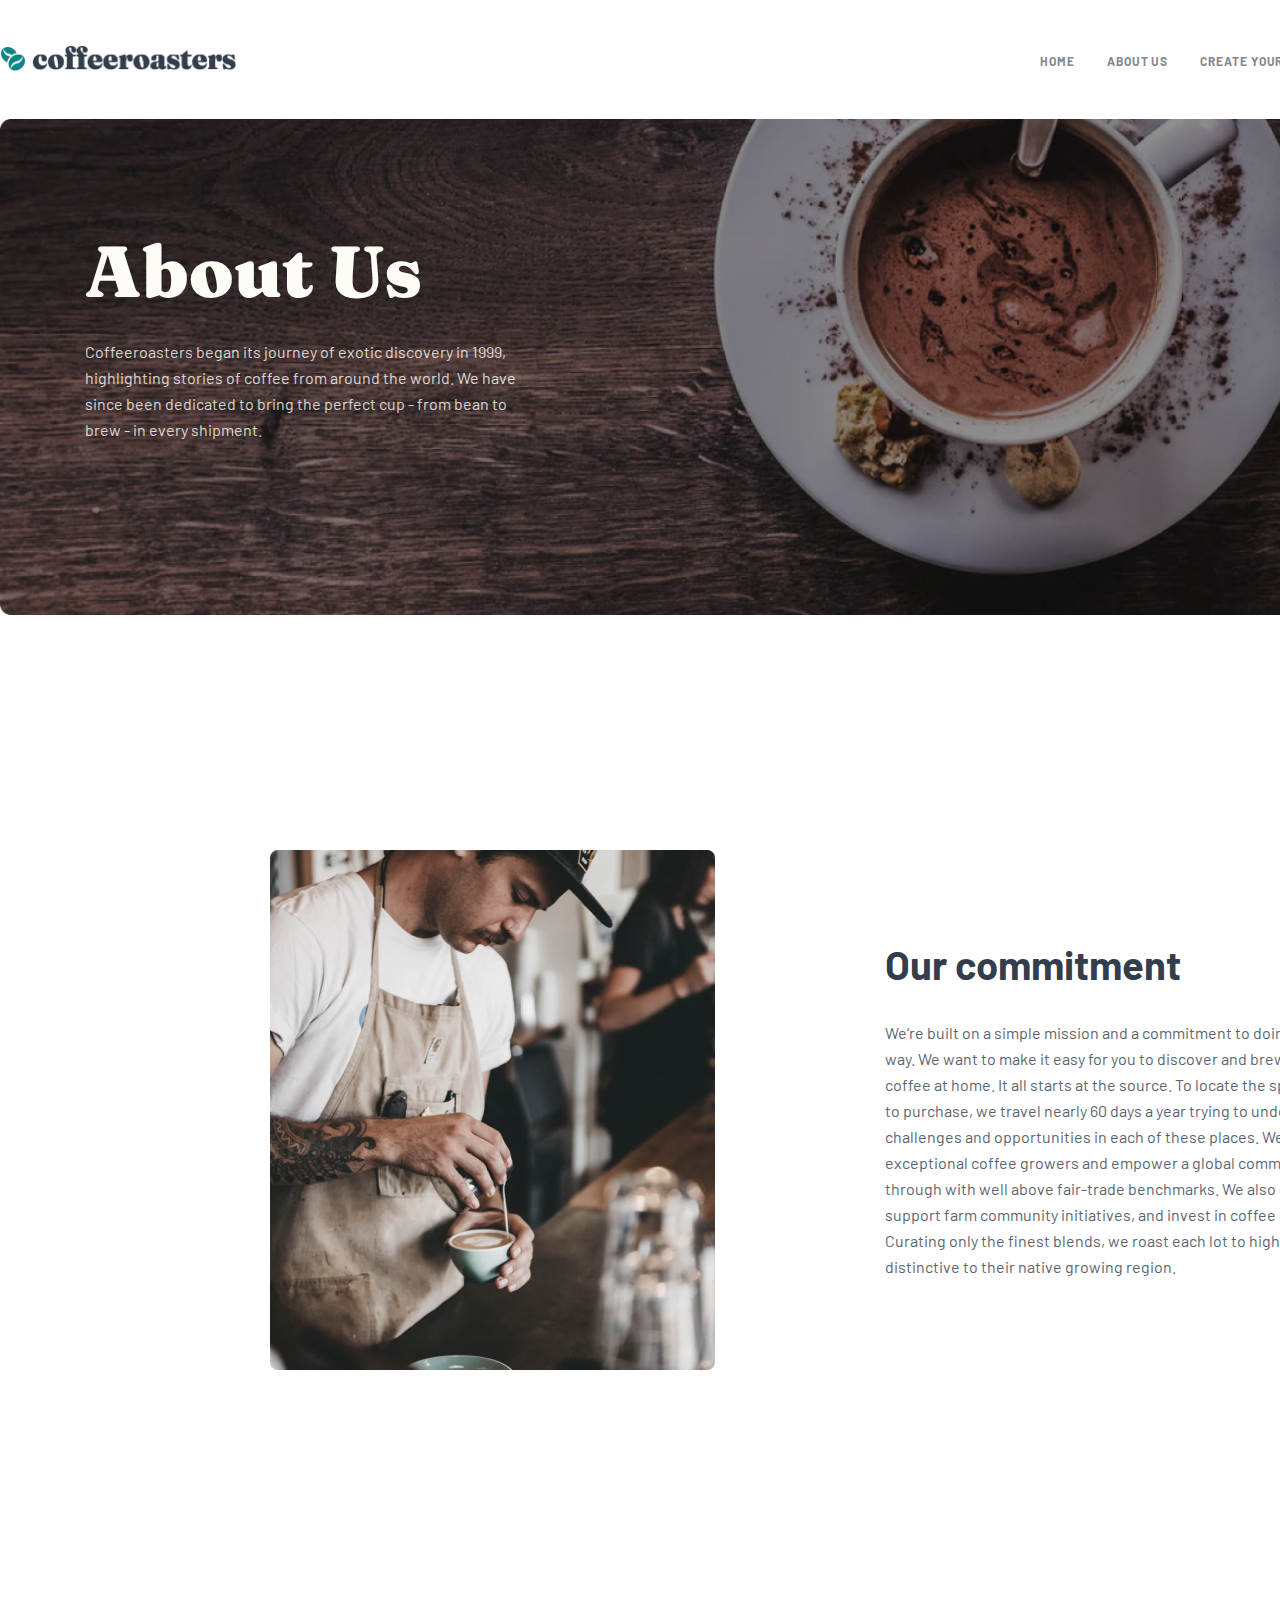
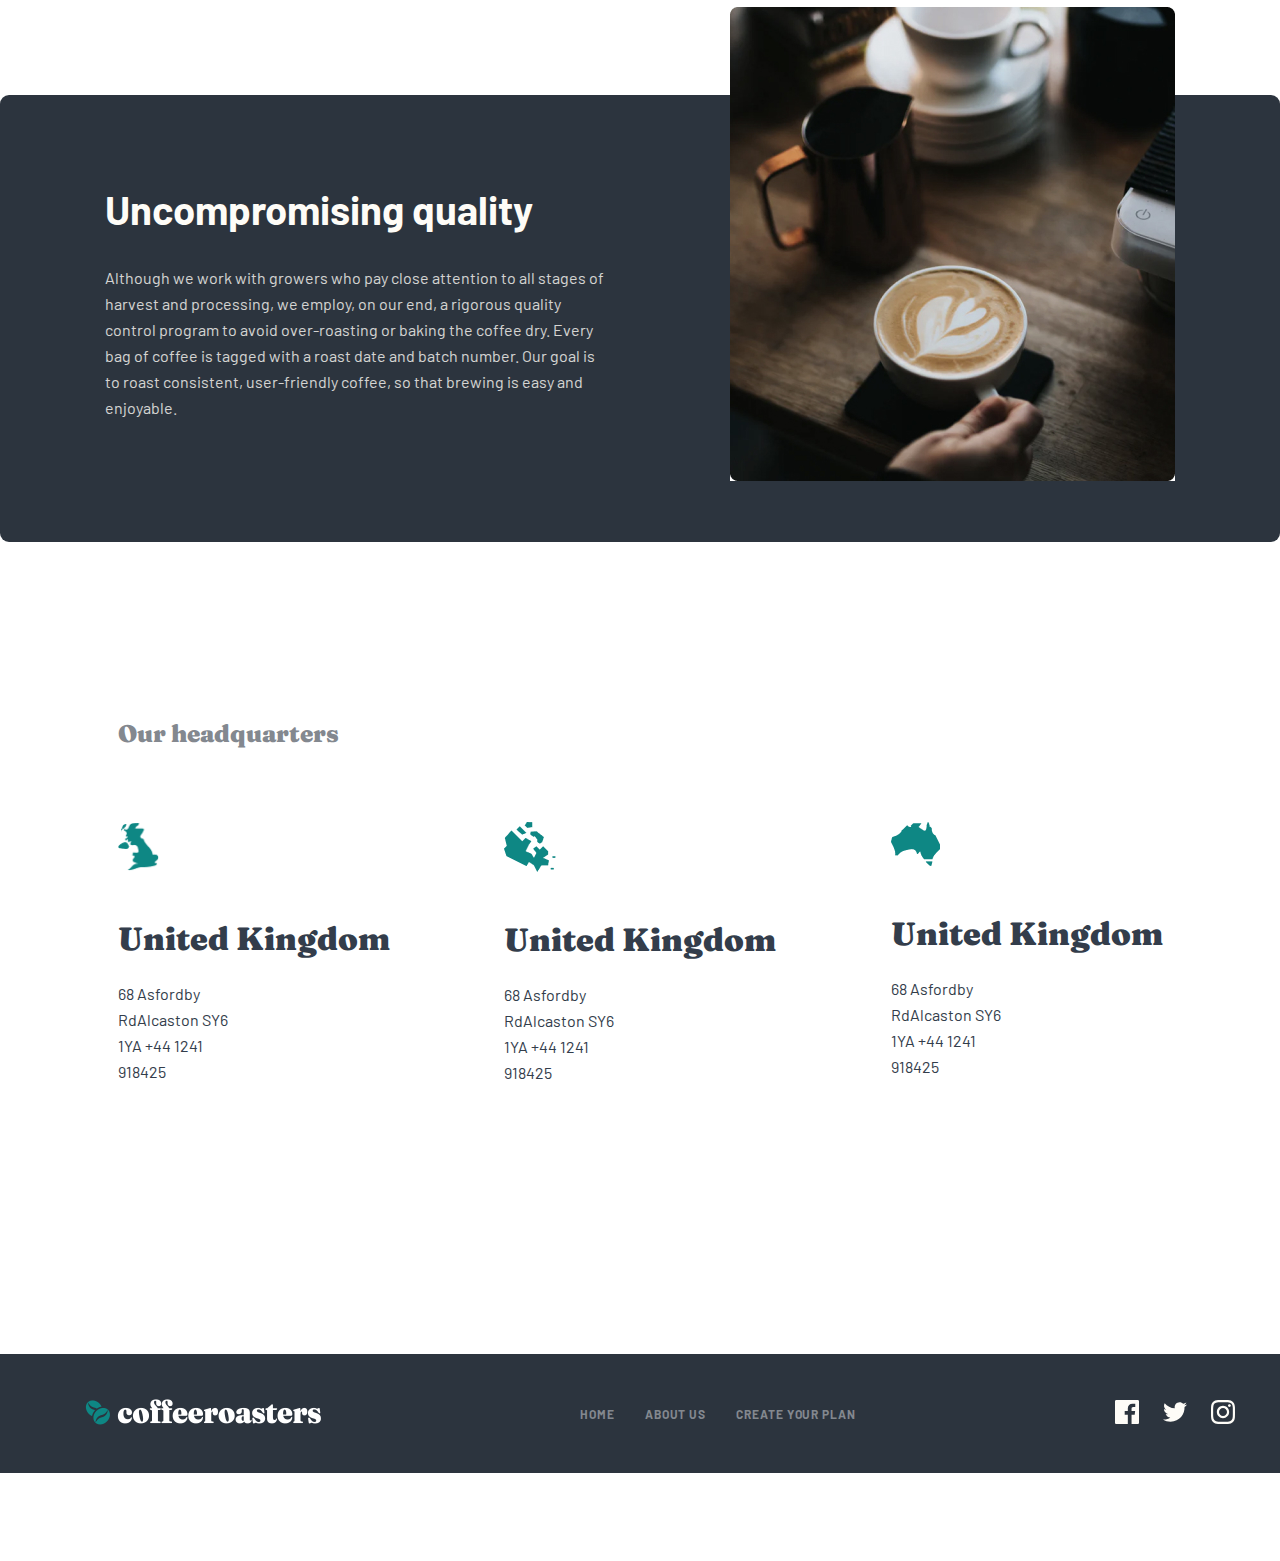
==== about.html @ 787658e2 "coffesite-about" ====
<!DOCTYPE html>
<html lang="en">
<head>
    <meta charset="UTF-8">
    <meta http-equiv="X-UA-Compatible" content="IE=edge">
    <meta name="viewport" content="width=device-width, initial-scale=1.0">
    <link rel="stylesheet" href="./css/normalize.css">
    <link rel="stylesheet" href="./css/general.css">
    <link rel="stylesheet" href="./css/main.css">
    <title>coffesite</title>
</head>
<body>
    <!-- HEADER -->
    <header class="header">
        <div class="container header-container">
            <a class="header-link" href="#">
                <img class="header-img" src="./image/Coffeeroasters-logo0.png" alt="coffe logo" width="236" height="26">
            </a>
            
            <!-- NAVIGATION MENU -->
            <nav class="sitenav">
                <ul class="sitenav-list">
                    <li class="sitenav-item">
                        <a class="sitenav-link" href="./index.html">HOME</a>
                    </li>
                    
                    <li class="sitenav-item">
                        <a class="sitenav-link" href="./about.html">ABOUT US</a>
                    </li>
                    
                    <li class="sitenav-item">
                        <a class="sitenav-link" href="#">CREATE YOUR PLAN</a>
                    </li>
                </ul>
            </nav>
        </div>
    </header>
    
    <!-- MAIN -->
    <main class="main">
        <!-- HERO SECTION -->
        <section class="hero-about">
            <div class="container hero-about-container">
                <h1 class="hero-about-heading">About Us</h1>
                <p class="hero-about-desc">Coffeeroasters began its journey of exotic discovery in 1999, highlighting stories of coffee from around the world. We have since been dedicated to bring the perfect cup - from bean to brew - in every shipment.</p>
                
            </div>
        </section>
        
        
        <!-- SERVICES SECTION -->
        <section class="services-about-top">
            <div class="container services-about-container">
                <img class="services-about-img" src="./image/coffe man.jpg" alt="coffe man" width="445" height="520">
                
                <div class="services-about-box">
                    <h2 class="services-about-heading">Our commitment</h2>
                    <p class="services-about-desc">We’re built on a simple mission and a commitment to doing good along the way. We want to make it easy for you to discover and brew the world’s best coffee at home. It all starts at the source. To locate the specific lots we want to purchase, we travel nearly 60 days a year trying to understand the challenges and opportunities in each of these places. We collaborate with exceptional coffee growers and empower a global community of farmers through with well above fair-trade benchmarks. We also offer training, support farm community initiatives, and invest in coffee plant science. Curating only the finest blends, we roast each lot to highlight tasting profiles distinctive to their native growing region.</p>
                </div>
            </div>
        </section>
        
        <!-- QUALITY SECTION -->
        <section class="site-quality">
            <div class="container site-quality-container">
                <div class="site-quality-box">
                    <h2 class="site-quality-heading">Uncompromising quality</h2>
                    <p class="site-quality-desc">Although we work with growers who pay close attention to all stages of harvest and processing, we employ, on our end, a rigorous quality control program to avoid over-roasting or baking the coffee dry. Every bag of coffee is tagged with a roast date and batch number. Our goal is to roast consistent, user-friendly coffee, so that brewing is easy and enjoyable.</p>
                </div>
                
                <img class="site-quality-img" src="./image/coffe smile.jpg" alt="coffe smily" width="445" height="474">
            </div>
        </section>

        <!-- OUR COMPANY -->
        <section class="our-company">
            <div class="container our-company-container">
                <p class="our-company-desc">Our headquarters</p>

                <ul class="our-company-list">
                    <li class="our-company-item">
                        <img class="our-company-img" src="./image/coffe logo1.png" alt="country logo" width="41" height="49">
                       <h3 class="our-company-heading">United Kingdom</h3>
                       <p class="our-company-title">68  Asfordby RdAlcaston SY6 1YA +44 1241 918425</p>
                    </li>

                    <li class="our-company-item">
                        <img class="our-company-img" src="./image/coffe logo2.png" alt="country logo" width="52" height="50">
                       <h3 class="our-company-heading">United Kingdom</h3>
                       <p class="our-company-title">68  Asfordby RdAlcaston SY6 1YA +44 1241 918425</p>
                    </li>

                    <li class="our-company-item">
                        <img class="our-company-img" src="./image/coffe logo3.png" alt="country logo" width="49" height="44">
                       <h3 class="our-company-heading">United Kingdom</h3>
                       <p class="our-company-title">68  Asfordby RdAlcaston SY6 1YA +44 1241 918425</p>
                    </li>
                </ul>
            </div>
        </section>
        
    </main>

     <!-- FOOTER -->
     <footer class="footer-section">
        <div class="container footer-container">
            <a class="footer-logo" href="#">
                <img class="footer-logo-img" src="./image/coffeeroasters-logo2.png" width="236" height="26" alt="logo">

                <nav class="footernav">
                  <ul class="footernav-list">
                      <li class="footernav-item">
                          <a class="footernav-link" href="#">HOME</a>
                      </li>

                      <li class="footernav-item">
                          <a class="footernav-link" href="#">ABOUT US</a>
                      </li>

                      <li class="footernav-item">
                          <a class="footernav-link" href="#">CREATE YOUR PLAN</a>
                      </li>
                  </ul>
                </nav>

                <div class="footer-box">
                    <a class="footer-box-link" href="#">
                        <img class="footer-box-img" src="./image/facebook-logo.svg" width="24" height="24" alt="logo">
                    </a>

                    <a class="footer-box-link" href="#">
                        <img class="footer-box-img" src="./image/twet.svg" width="24" height="20" alt="logo">
                    </a>

                    <a class="footer-box-link" href="#">
                        <img class="footer-box-img" src="./image/insta.svg" width="24" height="24" alt="logo">
                    </a>
                </div>
            </a>
        </div>
    </footer>
    
    
</body>
</html>
---- css/general.css ----
@font-face {
    font-family: 'Barlow';
    src: url('../font/Barlow-SemiBold.woff2') format('woff2'),
    url('../font/Barlow-SemiBold.woff') format('woff'),
    url('../font/Barlow-SemiBold.ttf') format('truetype');
    font-weight: 600;
    font-style: normal;
    font-display: swap;
}

@font-face {
    font-family: 'Barlow';
    src: url('../font/Barlow-Bold.woff2') format('woff2'),
    url('../font/Barlow-Bold.woff') format('woff'),
    url('../font/Barlow-Bold.ttf') format('truetype');
    font-weight: bold;
    font-style: normal;
    font-display: swap;
}

@font-face {
    font-family: 'Barlow';
    src: url('../font/Barlow-Regular.woff2') format('woff2'),
    url('../font/Barlow-Regular.woff') format('woff'),
    url('../font/Barlow-Regular.ttf') format('truetype');
    font-weight: normal;
    font-style: normal;
    font-display: swap;
}

@font-face {
    font-family: 'Fraunces';
    src: url('../font/Fraunces-Black.woff2') format('woff2'),
    url('../font/Fraunces-Black.woff') format('woff'),
    url('../font/Fraunces-Black.ttf') format('truetype');
    font-weight: 900;
    font-style: normal;
    font-display: swap;
}


*,
*::after,
*::before {
    box-sizing: border-box;
}

body{
    margin: 0;
    padding: 0;
    font-family: Barlow, sans-serif;
}

img {
    display: inline-block;
}

.container {
    width: 1320px;
    margin: 0 auto;
    padding: 0 20px;
}
.header-link:hover{
    opacity: 0.8;
}

.header-link:active{
    opacity: 0.4;
}

.visually-hidden {
    position: absolute;
    width: 1px;
    height: 1px;
    margin: -1px;
    padding: 0;
    overflow: hidden;
    border: 0;
    clip: rect(0 0 0 0);
}
---- css/main.css ----
.site-btn {
    margin: 0;
    padding: 0;
    text-decoration: none;
    padding: 16px 31px;
    font-family: 'Fraunces';
    font-weight: 900;
    font-size: 18px;
    line-height: 25px;
    text-align: center;
    color: #FEFCF7;
    border: none;
    background: #0E8784;
    border-radius: 6px;
    transition: 0.3s;
}

.site-btn:active {
    background: #66D2CF;
}

/* HEADER */
.header-container {
    display: flex;
    justify-content: space-between;
    align-items: center;
    padding: 45px 0;
}
.sitenav-list{
    display: flex;
    list-style: none;
    margin: 0;
    padding: 0;
}
.sitenav-item + .sitenav-item{
    margin-left: 32px;
}

.sitenav-link{
    text-decoration: none;
    font-weight: 700;
    font-size: 12px;
    line-height: 15px;
    letter-spacing: 0.923077px;
    text-transform: uppercase;
    color: #83888F;
}
.sitenav-link:hover{
    opacity: 0.8;
}
.sitenav-link:active{
    opacity: 0.4;
}

/* MAIN */  
/* HERO SECTION */
.hero{
    padding-bottom: 70px;
}

.hero-container {
    background-image: url(../image/hero-background.jpg);
    background-repeat: no-repeat;
    background-size: cover;
    padding: 116px 85px;
    border-radius: 9px;
}
.hero-heading {
    margin: 0;
    padding: 0;
    width: 493px;
    margin-bottom: 32px;
    font-family: 'Fraunces';
    font-style: normal;
    font-weight: 900;
    font-size: 72px;
    line-height: 72px;
    color: #FEFCF7;
}

.hero-desc {
    margin: 0;
    padding: 0;
    margin-bottom: 56px;
    width: 445px;
    font-weight: 400;
    font-size: 16px;
    line-height: 26px;
    color: #FEFCF7;
    mix-blend-mode: normal;
    opacity: 0.8;
}

.hero-btn:hover{
    opacity: 0.8;
}
.hero-btn:active{
    opacity: 0.4;
}

/* INFORMATION SECTION */
.information {
    padding-top: 70px;
    padding-bottom: 100px;
}
.information-container {
    width: 1111px;
    padding-top: 126px;
    background-image: url(../image/collection-back.png);
    background-repeat: no-repeat;
    background-size: contain;
    background-position: center top;
}
.information-list {
    list-style: none;
    display: flex;
    justify-content: center;
}
.information-item {
    width: 255px;
}
.information-item + .information-item {
    margin-left: 30px;
} 
.information-img {
    margin-bottom: 72px;
}
.information-heading {
    margin: 0;
    padding: 0;
    margin-bottom: 24px;
    font-family: 'Fraunces';
    font-weight: 900;
    font-size: 24px;
    line-height: 32px;
    text-align: center;
    color: #333D4B;
}
.information-tittle {
    margin: 0;
    padding: 0;
    font-family: 'Barlow';
    font-weight: 400;
    font-size: 16px;
    line-height: 26px;
    text-align: center;
    color: #333D4B;
}

/* PROJECT SECTION */
.project {
    padding-top: 100px;
    padding-bottom: 256px;
}
.project-container {
    position: relative;
    padding-top: 100px;
    padding-bottom: 230px;
    border-radius: 9px;
    background-color: #2C343E;
}
.project-heading {
    margin: 0;
    padding: 0;
    margin-bottom: 32px;
    font-family: 'Fraunces';
    font-weight: 900;
    font-size: 40px;
    line-height: 48px;
    text-align: center;
    color: #FEFCF7;
}
.project-title {
    margin: 0 auto;
    padding: 0;
    margin-bottom: 86px;
    width: 540px;
    font-family: 'Barlow';
    font-weight: 400;
    font-size: 16px;
    line-height: 26px;
    text-align: center;
    color: #FEFCF7;
    mix-blend-mode: normal;
    opacity: 0.8;
}
.project-list {
    display: flex;
    justify-content: center;
    margin: 0;
    padding: 0;
    position: absolute;
    left: 105px;
    list-style: none;
}

.project-item {
    padding: 48px;
    padding-top: 72px;
    width: 350px;
    background-color: #0E8784;
    border-radius: 8px;
    text-align: center;
}
.project-link{
    text-decoration: none;
    transition: 0.2s;
}
.project-link:hover{
    opacity: 0.8;
}
.project-link:active{
    opacity: 0.4;
}
.project-item + .project-item {
    margin-left: 30px;
}
.project-img {
    margin-bottom: 22px;
}
.project-item-heading {
    margin: 0;
    padding: 0;
    margin-top: 56px;
    margin-bottom: 24px;
    font-family: 'Fraunces';
    font-weight: 900;
    font-size: 24px;
    line-height: 32px;
    text-align: center;
    color: #FEFCF7;
}
.project-desc {
    margin: 0;
    padding: 0;
    font-weight: 400;
    font-size: 16px;
    line-height: 26px;
    text-align: center;
    color: #FEFCF7;
}

/* PLAN SECTION */
.plan {
    padding-top: 100px;
    padding-bottom: 100px;
}

.plan-heading {
    margin: 0;
    padding: 0;
    margin-bottom: 80px;
    font-family: 'Fraunces';
    font-weight: 900;
    font-size: 24px;
    line-height: 32px;
    color: #83888F;
}
.plan-list {
    display: flex;
    margin: 0;
    padding: 0;
    margin-top: 67px;
    margin-bottom: 64px;
    list-style: none;
}
.plan-item {
    width: 285px;
}
.plan-item + .plan-item{
    margin-left: 95px;
}
.plan-number {
    margin: 0;
    padding: 0;
    display: inline-block;
    margin-bottom: 38px;
    font-family: 'Fraunces';
    font-weight: 900;
    font-size: 72px;
    line-height: 72px;
    color: #FDD6BA;
}
.plan-item-heading {
    margin: 0;
    padding: 0;
    margin-bottom: 42px;
    font-family: 'Fraunces';
    font-weight: 900;
    font-size: 32px;
    line-height: 36px;
    color: #333D4B;
}
.plan-tittle {
    font-weight: 400;
    font-size: 16px;
    line-height: 26px;
    color: #333D4B;
}
.plan-btn:hover{
    opacity: 0.8;
}
.plan-btn:active{
    opacity: 0.4;
}

/* FOOTER */
.footer-section {
    margin-top: 100px;
    margin-bottom: 88px;
}

.footer-container {
    display: flex;
    justify-content: space-between;
    align-items: center;
    padding: 45px 85px;
    background-color: #2C343E;
}

.footernav-list {
    margin: 0;
    padding: 0;
    display: flex;
    list-style: none;   
}
.footernav-item + .footernav-item{
    margin-left: 30px;
}
.footernav-link {
    text-decoration: none;
    font-weight: 700;
    font-size: 12px;
    line-height: 15px;
    letter-spacing: 0.923077px;
    color: #83888F;
}
.footernav-link:hover{
    opacity: 0.8;
}
.footernav-link:active{
    color: white;
}
.footer-box {
    display: flex;
    justify-content: space-between;
    align-items: center;
    width: 120px;
}
.footer-box-link:hover{
    opacity: 0.8;
}
.footer-box-link:active{
    opacity: 0.4;
}


/*2 ABOUT CSS */
/* HERO-ABOUT */
.hero-about{
    padding-bottom: 70px;
}

.hero-about-container {
    background-image: url(../image/hero-bg.png);
    background-repeat: no-repeat;
    background-size: cover;
    padding: 116px 85px;
    border-radius: 9px;
}
.hero-about-heading {
    margin: 0;
    padding: 0;
    width: 493px;
    margin-bottom: 32px;
    font-family: Fraunces;
    font-style: normal;
    font-weight: 900;
    font-size: 72px;
    line-height: 72px;
    color: #FEFCF7;
}

.hero-about-desc {
    margin: 0;
    padding: 0;
    margin-bottom: 56px;
    width: 445px;
    font-weight: 400;
    font-size: 16px;
    line-height: 26px;
    color: #FEFCF7;
    mix-blend-mode: normal;
    opacity: 0.8;
}

/* SERVICES-ABOUT */
.services-about-top{
    margin: 165px;
}
.services-about-container {
    display: flex;
    justify-content: space-between;
    margin-left: 85px;
}

.services-about-box {
    margin: 0;
    margin-top: 90px;
    margin-right: 125px;
    
}
.services-about-heading {
    margin: 0;
    padding: 0;
    font-family: Fraunces 9pt;
    font-style: normal;
    font-weight: 900;
    font-size: 40px;
    line-height: 48px;
    color: #333D4B;
    padding-bottom: 32px;
}
.services-about-desc {
    margin: 0;
    padding: 0;
    max-width: 540px;
    max-height: 260px;
    font-family: Barlow;
    font-style: normal;
    font-weight: 400;
    font-size: 16px;
    line-height: 26px;  
    color: #333D4B;
    mix-blend-mode: normal;
    opacity: 0.8;
}
/* QUALITY SECTION */
.site-quality {
    padding-top: 160px;
    padding-bottom: 176px;
}

.site-quality-container {
    display: flex;
    justify-content: space-between;
    max-width: 1280px;
    max-height: 447px;
    position: relative;
    border-radius: 9px;
    background-color: #2C343E;
}
.site-quality-box {
    margin: 0;
    margin-top: 90px;
    margin-right: 125px;
    margin-left: 85px;
}
.site-quality-heading {
    margin: 0;
    font-family: Fraunces 9pt;
    font-style: normal;
    font-weight: 900;
    font-size: 40px;
    line-height: 48px; 
    color: #FEFCF7;
    margin-bottom: 32px;
}
.site-quality-desc {
    margin: 0;
    font-family: 'Barlow';
    font-style: normal;
    max-width: 540px;
    max-height: 130px;
    font-weight: 400;
    font-size: 16px;
    line-height: 26px;
    color: #FEFCF7; 
    mix-blend-mode: normal;
    opacity: 0.8;
}
.site-quality-img {
    margin-right: 85px;
    position: relative;
    top: -88px;
}
/* OUR COMPANY */
.our-company{
    padding-bottom: 168px;
}

.our-company-container {
    max-width: 1085px;
}
.our-company-desc {
    margin: 0;
    margin-bottom: 72px;
    font-family: 'Fraunces';
    font-style: normal;
    font-weight: 900;
    font-size: 24px;
    line-height: 32px;
    color: #83888f;
}
.our-company-list {
    display: flex;
    justify-content: space-between;
    list-style: none;
    margin: 0;
    padding: 0;
}

.our-company-heading {
    margin: 0;
    margin-top: 46px;
    margin-bottom: 24px;
    font-family: Fraunces;
    font-style: normal;
    font-weight: 900;
    font-size: 32px;
    line-height: 36px;
    color: #333d4b;
}
.our-company-title {
    width: 120px;
    margin: 0;
    font-size: 16px;
    line-height: 26px;
    color: #333d4b;
}
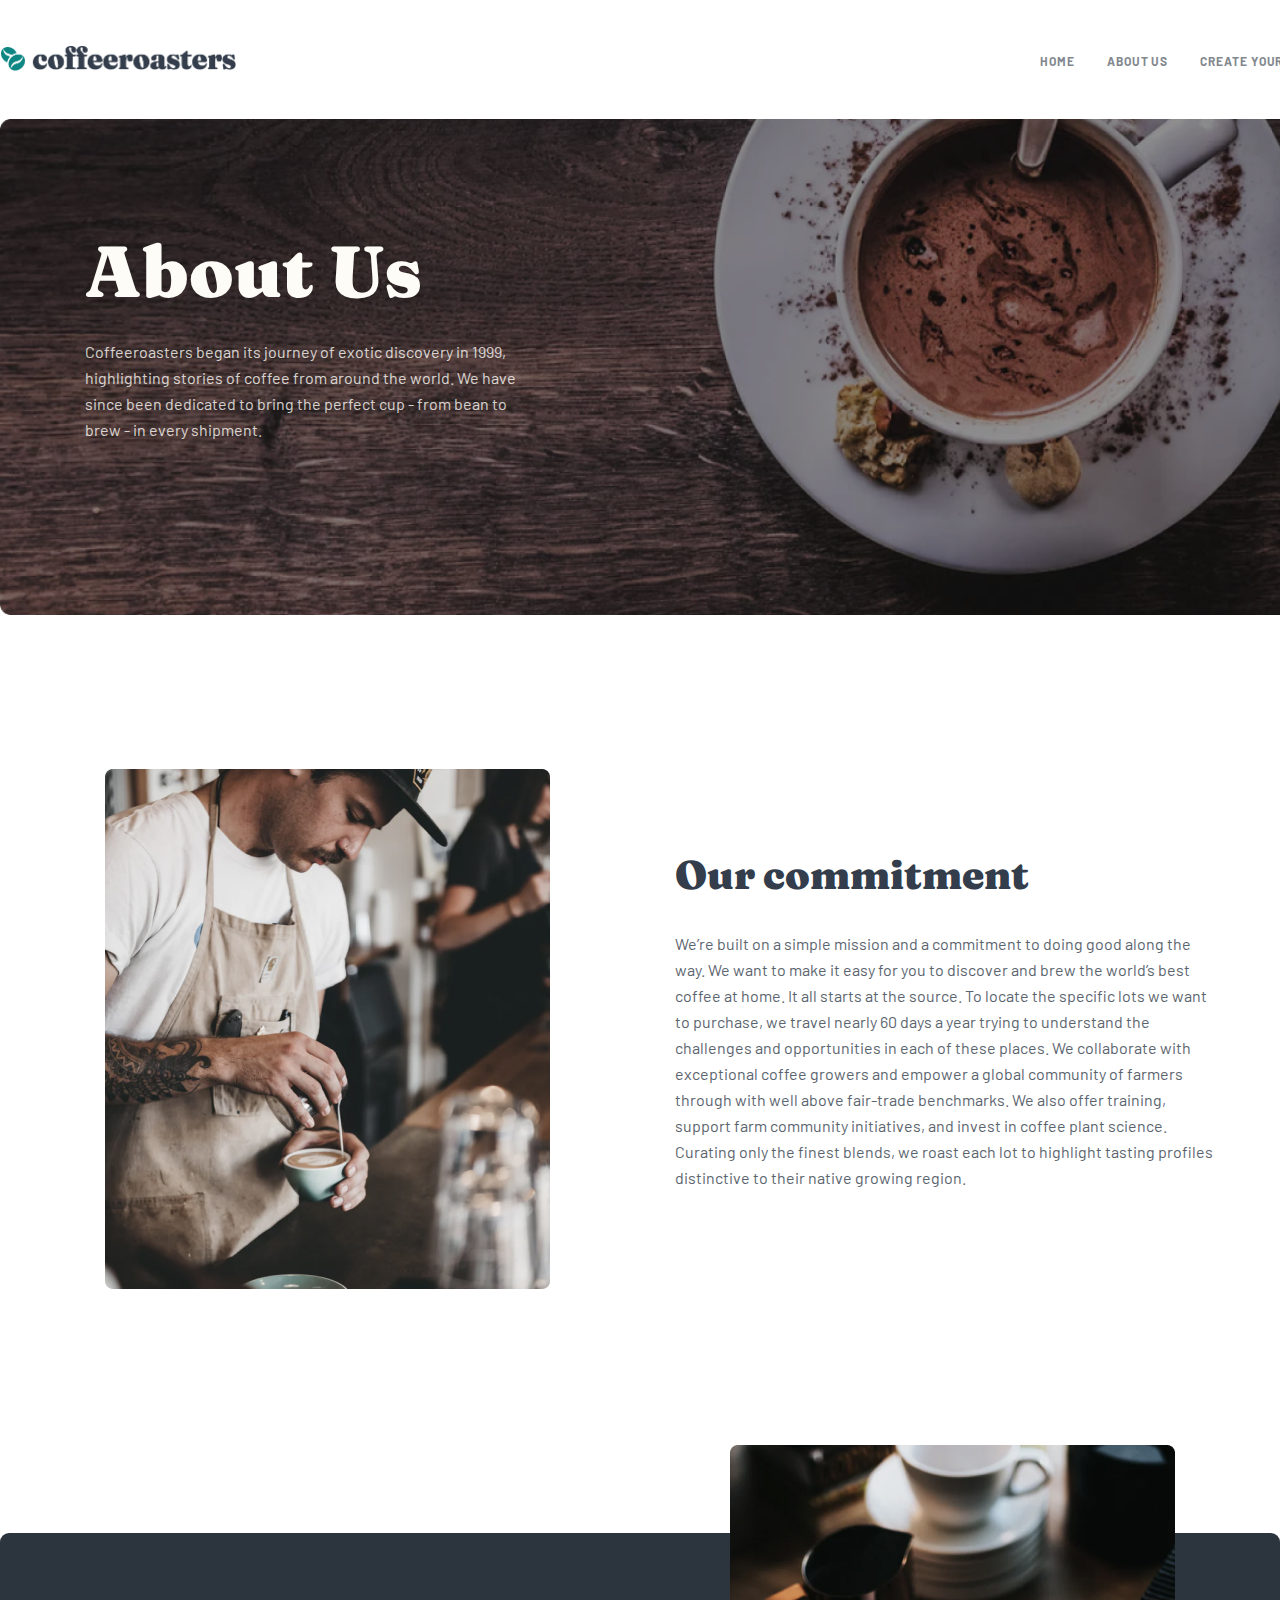
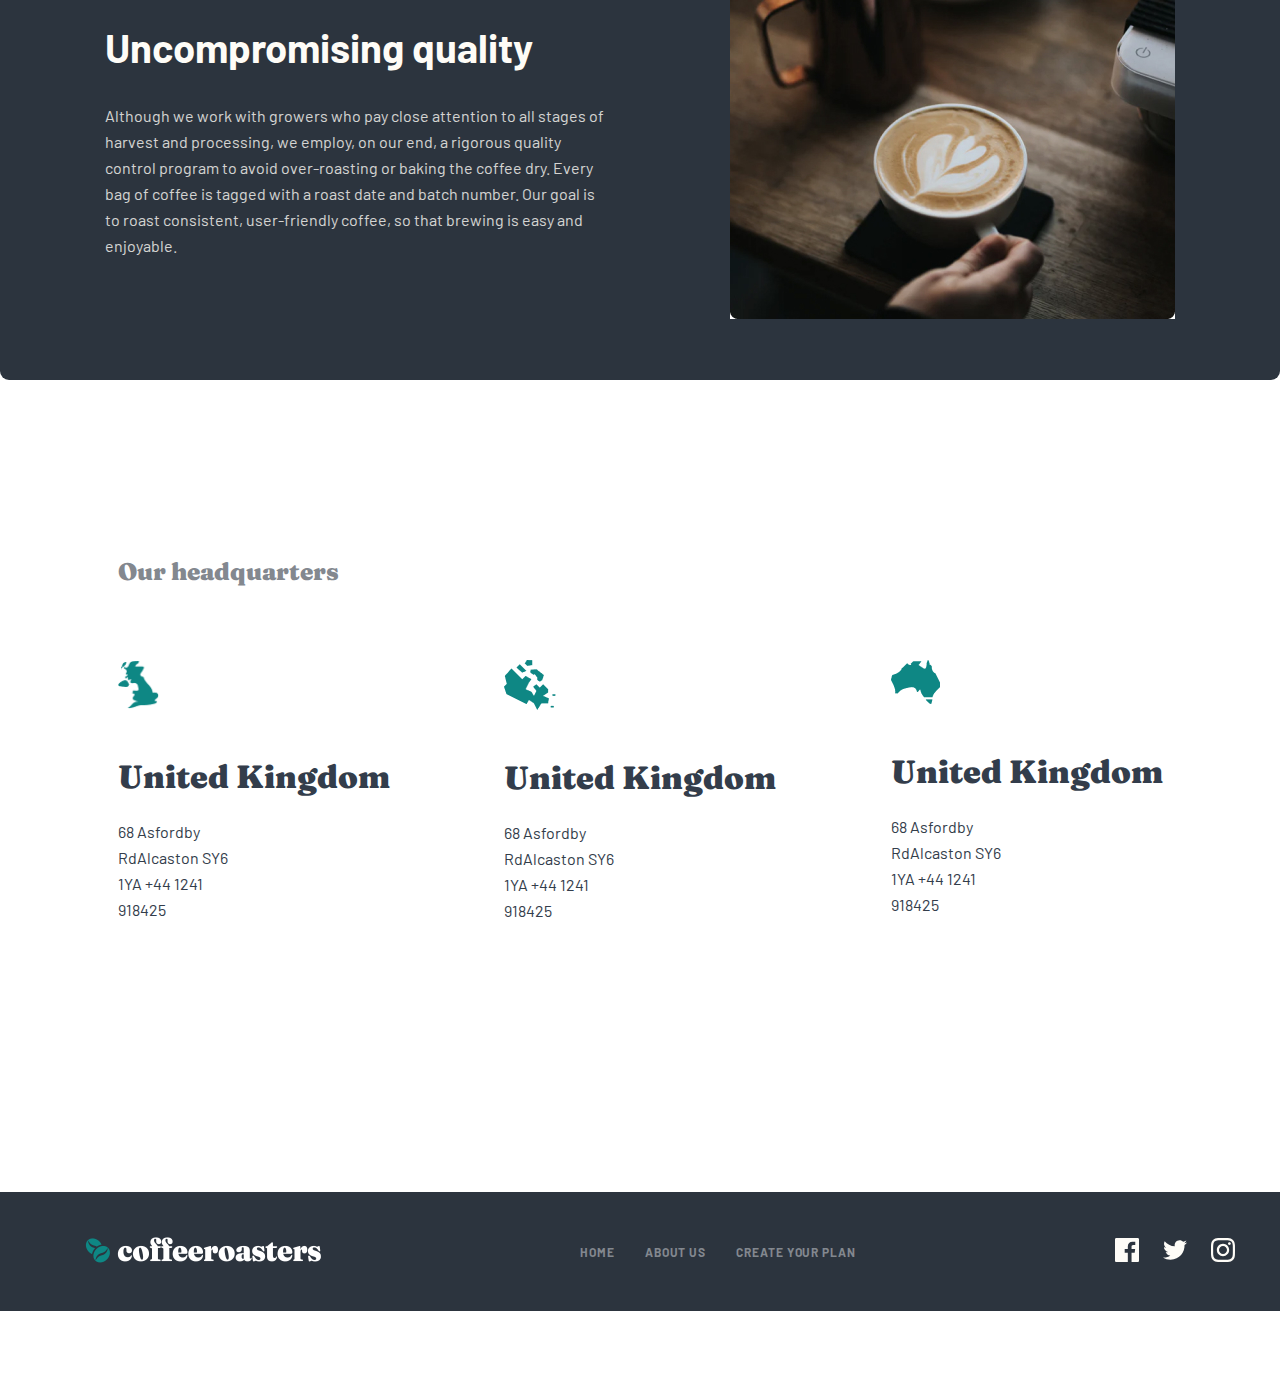
==== commit 5eb7390a: "About services" ====
--- a/about.html
+++ b/about.html
@@ -7,7 +7,7 @@
     <link rel="stylesheet" href="./css/normalize.css">
     <link rel="stylesheet" href="./css/general.css">
     <link rel="stylesheet" href="./css/main.css">
-    <title>coffesite</title>
+    <title>coffe</title>
 </head>
 <body>
     <!-- HEADER -->
@@ -29,7 +29,7 @@
                     </li>
                     
                     <li class="sitenav-item">
-                        <a class="sitenav-link" href="#">CREATE YOUR PLAN</a>
+                        <a class="sitenav-link" href="./create.html">CREATE YOUR PLAN</a>
                     </li>
                 </ul>
             </nav>
--- a/css/main.css
+++ b/css/main.css
@@ -397,41 +397,33 @@
 
 /* SERVICES-ABOUT */
 .services-about-top{
-    margin: 165px;
+    padding: 84px 0;
 }
 .services-about-container {
     display: flex;
-    justify-content: space-between;
-    margin-left: 85px;
+    justify-content: center;
+    align-items: center;
 }
 
 .services-about-box {
-    margin: 0;
-    margin-top: 90px;
-    margin-right: 125px;
-    
-}
+    max-width: 540px;
+    margin-left: 125px;
+}
+
 .services-about-heading {
     margin: 0;
     padding: 0;
-    font-family: Fraunces 9pt;
-    font-style: normal;
+    margin-bottom: 32px;
+    font-family: 'Fraunces';
     font-weight: 900;
     font-size: 40px;
     line-height: 48px;
     color: #333D4B;
-    padding-bottom: 32px;
 }
 .services-about-desc {
-    margin: 0;
-    padding: 0;
-    max-width: 540px;
-    max-height: 260px;
-    font-family: Barlow;
-    font-style: normal;
-    font-weight: 400;
-    font-size: 16px;
-    line-height: 26px;  
+    font-weight: 400;
+    font-size: 16px;
+    line-height: 26px;
     color: #333D4B;
     mix-blend-mode: normal;
     opacity: 0.8;
@@ -530,5 +522,43 @@
     color: #333d4b;
 }
 
-
-
+/* CREATE YOU PLAN */
+/* HERO-ABOUT */
+.hero-create{
+    padding-bottom: 70px;
+}
+
+.hero-create-container {
+    background-image: url(../image/logo\ create.png);
+    background-repeat: no-repeat;
+    background-size: cover;
+    padding: 116px 85px;
+    border-radius: 9px;
+}
+.hero-create-heading {
+    margin: 0;
+    padding: 0;
+    width: 493px;
+    margin-bottom: 32px;
+    font-family: Fraunces;
+    font-style: normal;
+    font-weight: 900;
+    font-size: 72px;
+    line-height: 72px;
+    color: #FEFCF7;
+}
+
+.hero-create-desc {
+    margin: 0;
+    padding: 0;
+    margin-bottom: 56px;
+    width: 445px;
+    font-weight: 400;
+    font-size: 16px;
+    line-height: 26px;
+    color: #FEFCF7;
+    mix-blend-mode: normal;
+    opacity: 0.8;
+}
+
+
